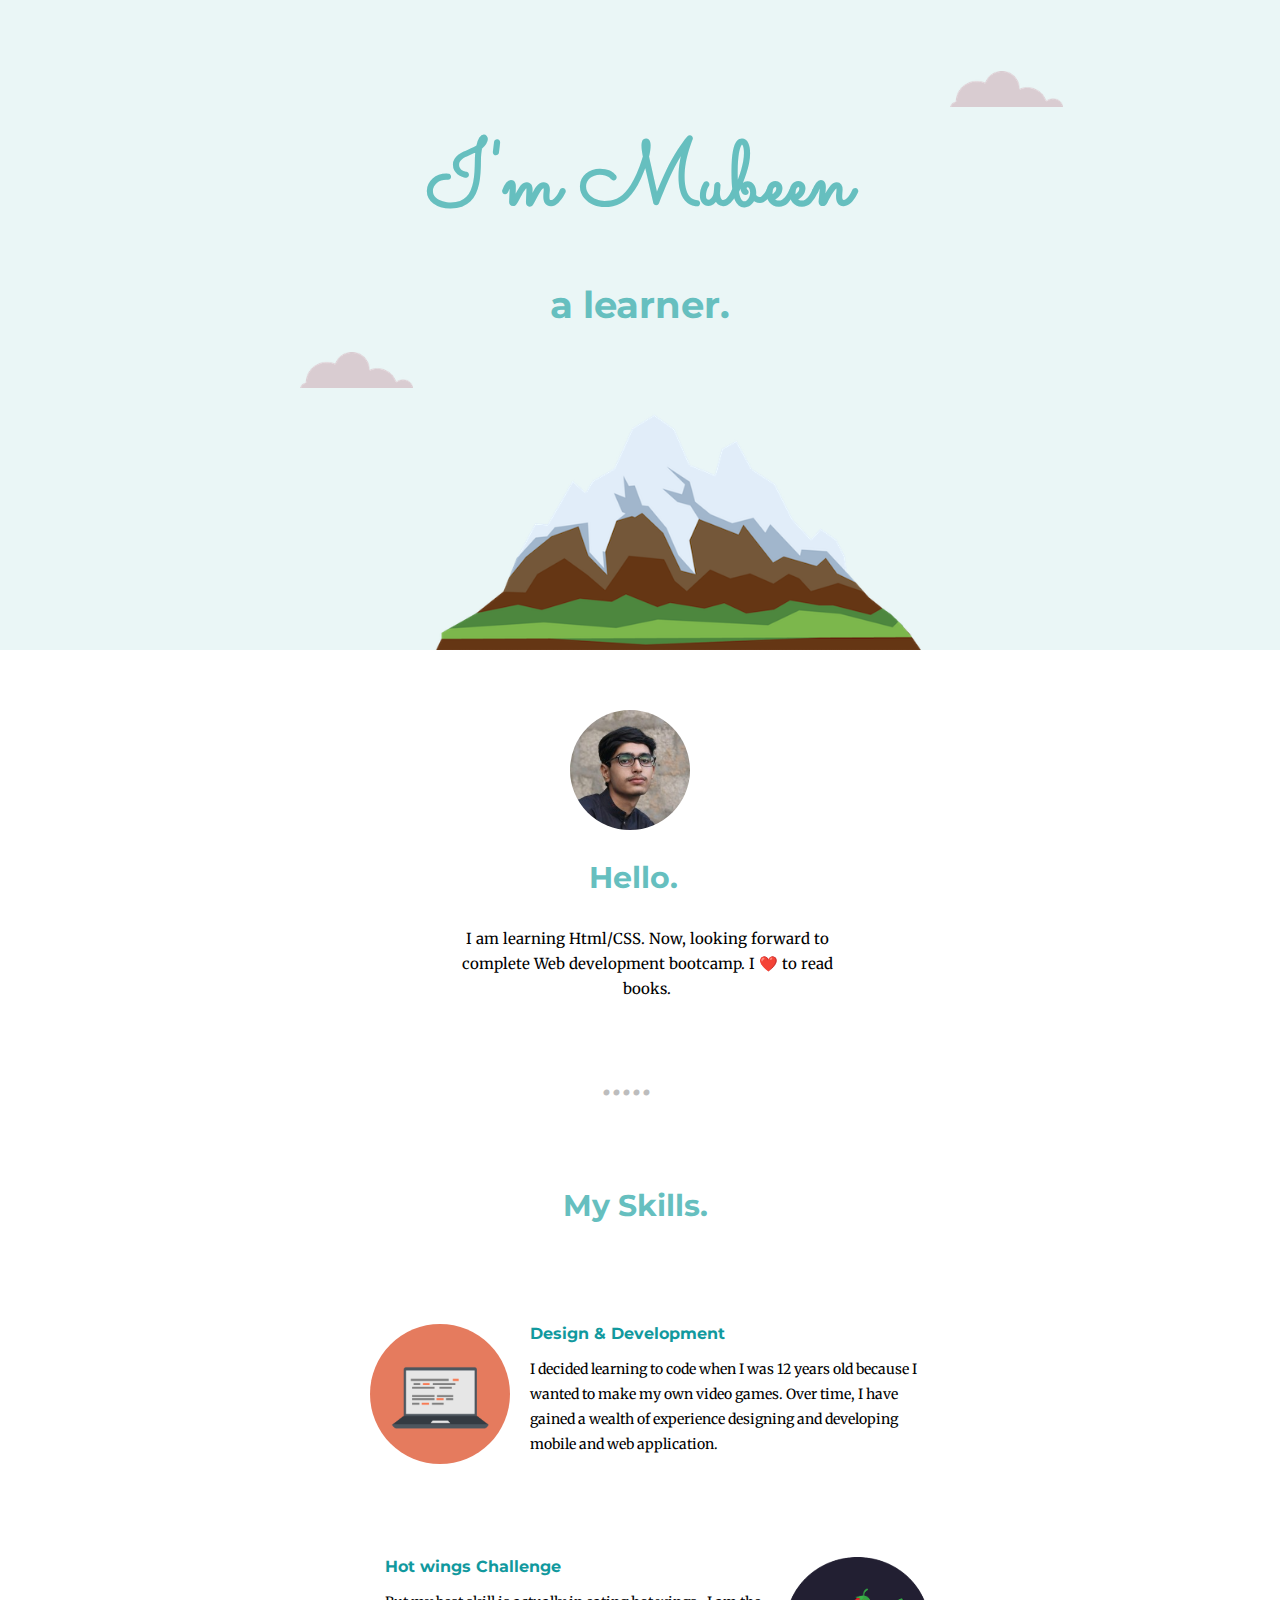
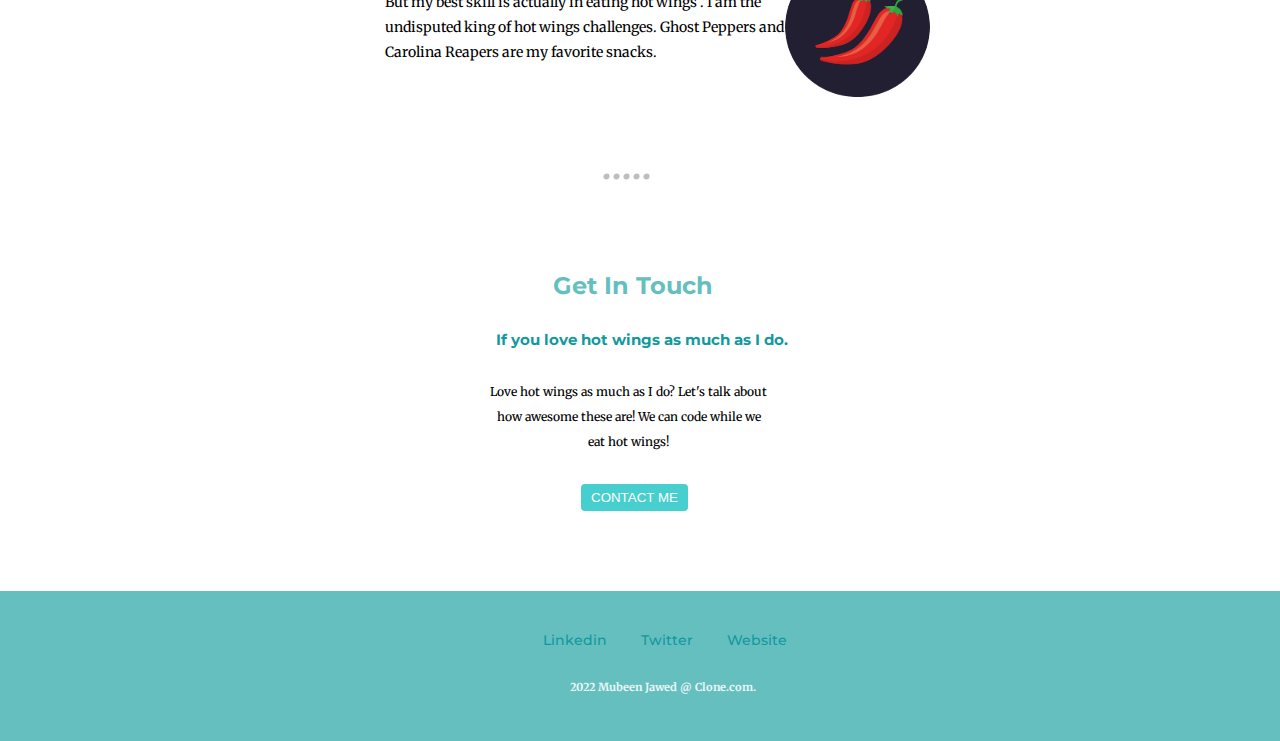
==== html/home.html @ 9c187f04 "initial commit" ====
<!DOCTYPE html>
<html>
	<head>
		<title>Personal Website</title>

		<link rel="stylesheet" href="../css/main.css">
		<link rel="stylesheet" href="../css/general.css">
		<link rel="stylesheet" href="../css/image.css">
		<link rel="stylesheet" href="../css/text.css">
		<link rel="stylesheet" href="../css/button.css">

		<link rel="icon" href="../images/CSS - My Site Images/favicon.ico">

		<link rel="preconnect" href="https://fonts.googleapis.com">
		<link rel="preconnect" href="https://fonts.gstatic.com" crossorigin>
		<link href="https://fonts.googleapis.com/css2?family=Merriweather&family=Montserrat:wght@400;500&family=Sacramento&display=swap" rel="stylesheet">
	</head>
	<body>

		<section class="top-section">
			<h1 class="name">I'm Mubeen</h1>
			<h2 class="subtitle">a learner.</h2>

			<div class="cloud-pic-div"><img class="cloud-pic-one" src="../images/CSS - My Site Images/cloud.png"></div>
			<div class="cloud-pic-div"><img class="cloud-pic-two" src="../images/CSS - My Site Images/cloud.png"></div>

			<div class="mountain-image-div">
				<img class="mountain-img" src="../images/CSS - My Site Images/mountain.png">
			</div>
		
		</section>


		<main class="middle-section">
			<div style="	margin: 0 0 0 45%;">
				<img class="profile-img" src="../images/CSS - My Site Images/linkedin-profile-img.jpeg">
				<h2 class="greet">Hello.</h2>
				<p class="intro">
					I am learning Html/CSS. 
					Now, looking forward to complete Web 
					development bootcamp. 
					I ❤️ to read books.
			</p>
			</div>
			
			<div style="	margin: 0 0 0 45%;">
				<p class="seprator">.....</p>
			</div>
			
			<div style="margin: 0 0 0 45%;">
				<h2 class="skill-heading">My Skills.</h2>
			</div>
			

			<section class="skill-section">
					<img class="skill-img" src="../images/CSS - My Site Images/computer.png">
				<div class="skill-div">
					<h3 style="font-size:16px">Design & Development</h3>
					<p class="skill-text">
						I decided learning to code when I was 12 years old
						because I wanted to make my own video games. Over time, 
						I have gained a wealth of experience designing and developing
						mobile and web application.
					</p>
				</div>
			</section>
			
			
			<section class="skill-section-two">
				<img class="skill-img-two" src="../images/CSS - My Site Images/chillies.png">	
				<div class="skill-div-two">
					<h3 style="font-size:16px">Hot wings Challenge</h3>
					<p class="skill-text-two">
						But my best skill is actually in eating hot wings
						. I am the undisputed king of hot wings challenges.
						Ghost Peppers and Carolina Reapers are my favorite snacks.
					</p>
					
			</section>
			

			<div style="	margin: 0 0 0 45%;">
				<p class="seprator">.....</p>
			</div>

			<div style="margin: 0 0 0 45%;">
				<h2 style="margin-left: -23px;">Get In Touch</h2>

			<h3 class="contact-subtitle">If you love hot wings as much as I do.</h3>

			<p class="contact-text">
				Love hot wings as much as I do?
				Let's talk about how awesome these are!
				We can code while we eat hot wings!
			</p>

			<button class="contact-button">CONTACT ME</button>
			</div>
			

		</main>

		<footer class="bottom-section">
			<div class="link-div">
				<a class="link">Linkedin</a>
				<a class="link">Twitter</a>
				<a class="link">Website</a>

			</div>
			
			<p class="trademark">2022 Mubeen Jawed @ Clone.com.</p>
		</footer>

	</body>
</html>
---- css/main.css ----
.top-section{
	height: 650px;
	width: 100%;
	background-color: #EAF6F6;
	position: relative;
}

.middle-section{
	padding: 60px 0% 0px 0%;

}

.skill-section{
	margin-left: 370px;
	margin-bottom:100px
}

.skill-section-two{
	margin-left: 240px;
	margin-bottom: 70px;
}

.skill-div{
	margin-left: 160px;
}

.skill-div-two{
	margin-left: 145px;
}

.bottom-section{
	height: 150px;
	background-color: #66BFBF;
}
---- css/general.css ----
body{
  margin: 0;
	padding: 0 0 500 0;
}

h1,h2{
	color:#66BFBF;
	margin: 0;
	font-family: 'Montserrat', sans-serif;
}

h3{
	color: #11999E;
	margin: 0;
	font-family: 'Montserrat', sans-serif;
}

p{
	font-family: 'Merriweather', serif;
}
---- css/image.css ----
.mountain-img{
  height: 290px;
	position: absolute;
	left: 34%;
	bottom: 0px;
}

.cloud-pic-div{
	position: relative;
}

.cloud-pic-one{
	height:36px;
	position: absolute;
	left:300px;
	top: 25px;
}

.cloud-pic-two{
	height:36px;
	position: absolute;
	bottom: 220px;
	left: 950px;
}

.profile-img{
	height: 120px;
	margin:0 0 25px -6px;
	border-radius: 60px;
}

.skill-img{
	height: 140px;
	border-radius: 70px;
	float: left;

}

.skill-img-two{
	height: 140px;
	border-radius: 70px;
	float: right;
	margin-right: 350px;
}
---- css/text.css ----
.name{
  font-family: 'Sacramento', cursive;
	font-size: 562%;
	text-align: center;
	display: block;
	padding-top: 120px;
	
}

.subtitle{
	display: block;
	text-align: center;
	font-size: 2.3rem;
	padding-top: 30px;
}

.greet{
	margin: 0 0 0 13px;
	font-size: 30px;
}

.intro{
	width: 60%;
	font-family: 'Merriweather', serif;
	line-height: 25px;
	font-size: 15px;
	text-align: center;
	margin: 30px 0 0 -140px ;
}

.seprator{
	font-size: 45px;
	color: rgb(189, 189, 189);
	margin: 50px 0px 80px 25px;
	cursor: default;
}

.skill-heading{
	margin: 0 0px 100px -13px;
	font-size: 30px;
}

.skill-text{
	width: 55%;
	font-size: 14px;
	line-height: 25px;
	margin-top: 20;
	margin-bottom: 0px;
}

.skill-text-two{
	width: 55%;
	font-size: 14px;
	line-height: 25px;
	margin-top: 20;
	margin-bottom: 0px;
}

.contact-subtitle{
	font-size: 15px;
	margin:30px 0px 30px -80px
}

.contact-text{
	width: 40%;
	font-size: 12px;
	line-height: 25px;
	margin-bottom: 30px;
	text-align: center;
	font-weight: 500;
	margin-left: -88px;
}

.link-div{
	padding: 40px 0px 20px 513px;
	justify-content: center;
	align-items: center;
}

.link{
	font-size: 14px;
	color: #11999E;
	cursor: pointer;
	margin-left:30px;
	font-family: 'Montserrat', sans-serif;
	font-weight: 500;
	transition: color 0.15s;
}

.link:hover{
	color: #EAF6F6;
}

.trademark{
	color: #EAF6F6;
	font-size: 11px;
	padding-left: 570px;
	font-family: 'Merriweather', serif;
	font-weight: bold;
	cursor: default;
}
---- css/button.css ----
.contact-button{
	background-color: #47cece;
	color:#ffffff;
	padding: 6px 10px 6px 10px;
	border: none;
	border-radius: 4px;
	margin: 0 0px 80px 5px;
	transition: background-color 0.15s;
} 

.contact-button:hover{
	background-color: #11999E;
}

.contact-button:active{
	opacity: 0.8;
}
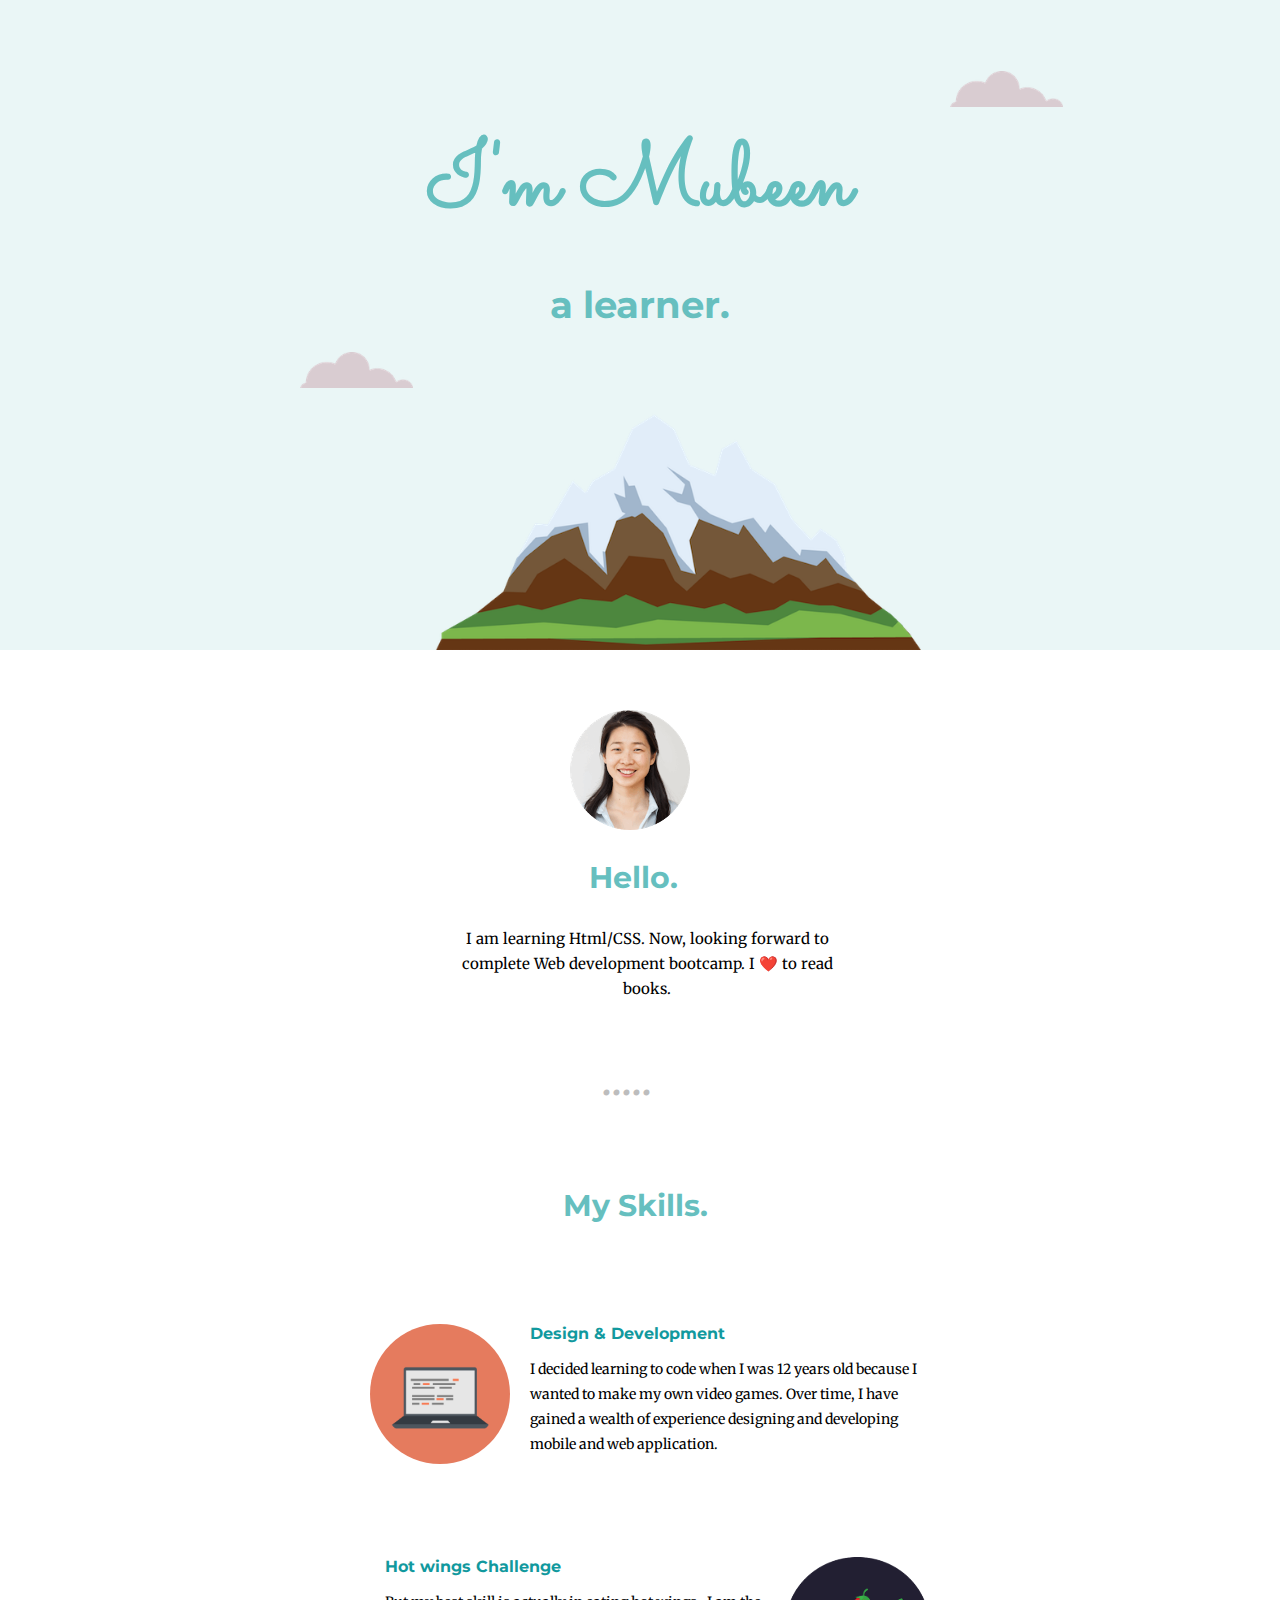
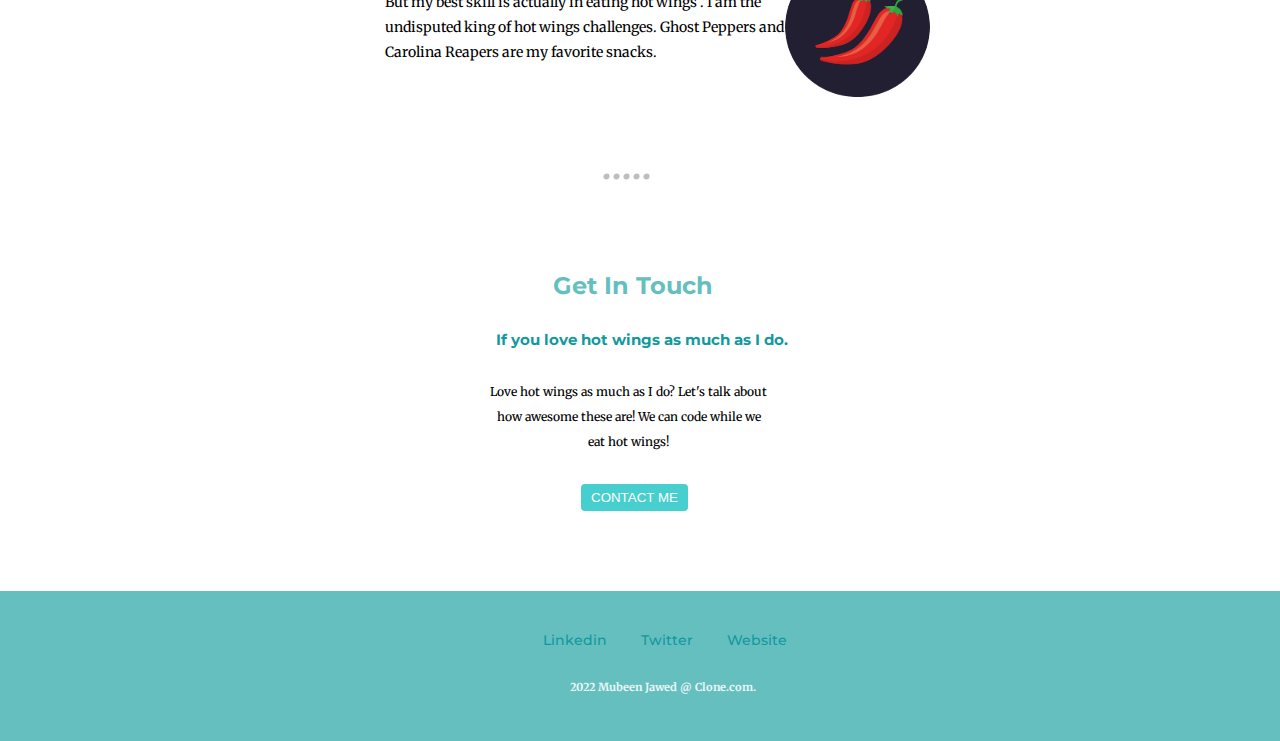
==== commit dee6562f: "Change Profile img" ====
--- a/html/home.html
+++ b/html/home.html
@@ -33,7 +33,7 @@
 
 		<main class="middle-section">
 			<div style="	margin: 0 0 0 45%;">
-				<img class="profile-img" src="../images/CSS - My Site Images/linkedin-profile-img.jpeg">
+				<img class="profile-img" src="../images/CSS - My Site Images/angela.png">
 				<h2 class="greet">Hello.</h2>
 				<p class="intro">
 					I am learning Html/CSS. 
